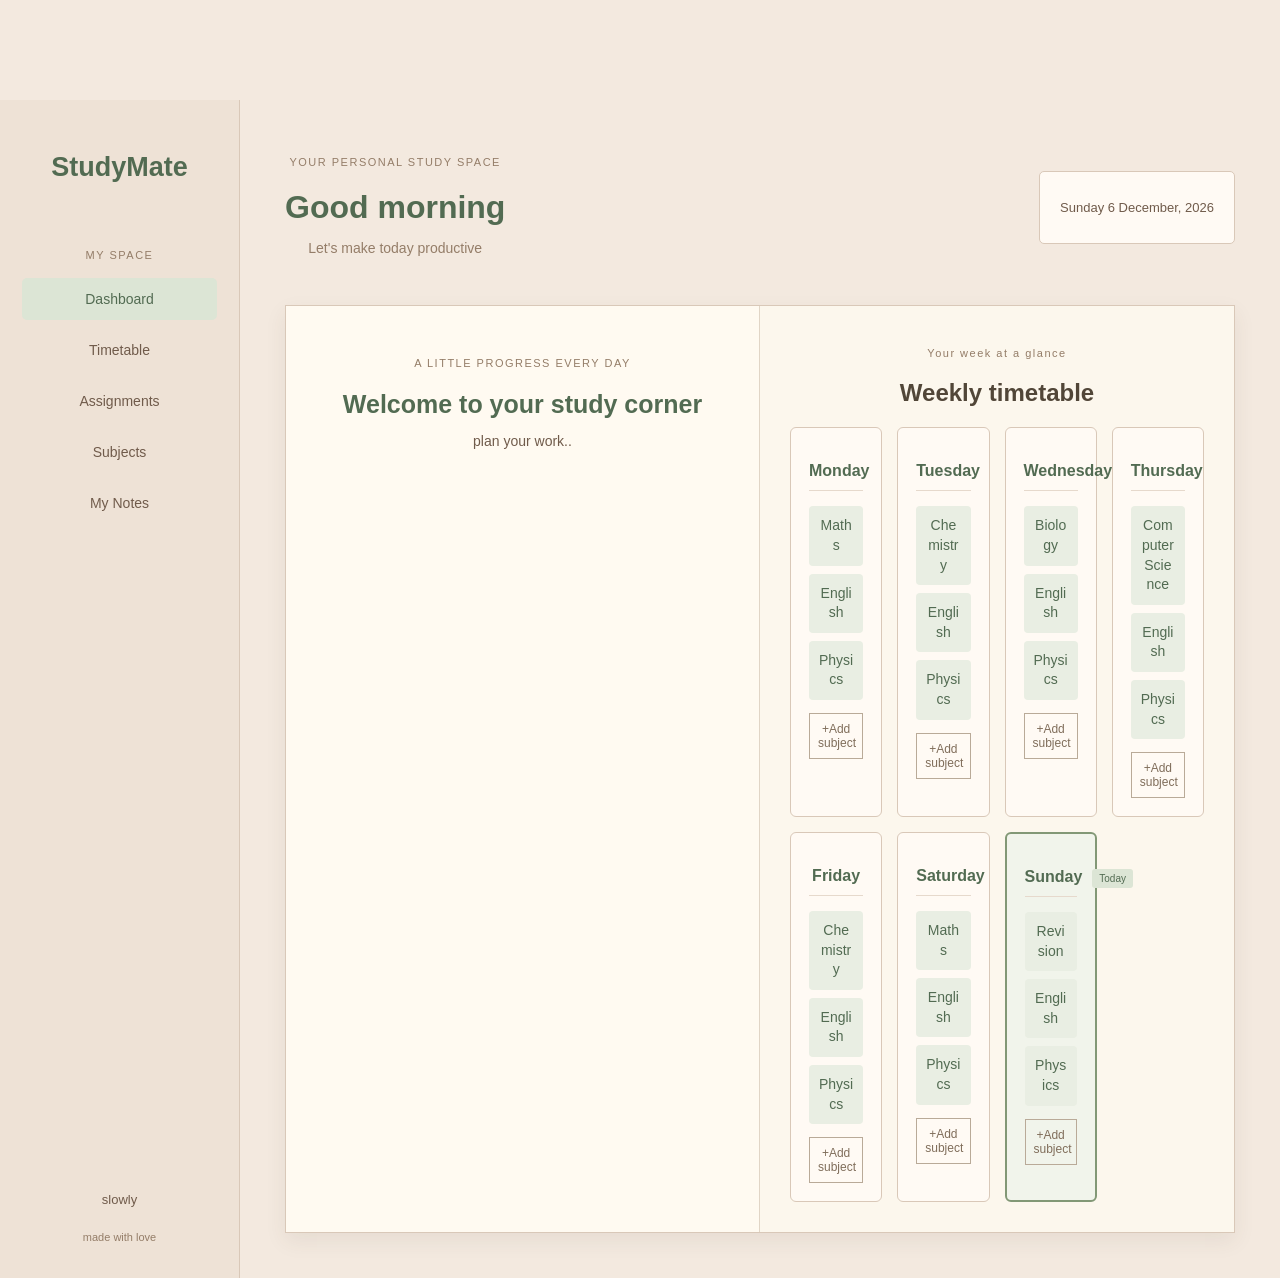
==== index.html @ cdde1687 "deleted calander and added a note book like style to the page" ====
<!DOCTYPE html>
<html lang="en">
<head>
  <meta charset="UTF-8">
  <meta name="viewport" content="width=device-width, initial-scale=1.0">
  <title>StudyMate</title>

  <link rel="stylesheet" href="css/style.css">

</head>
<body>

  <div class="app">
      <aside class="sidebar">
        <h2 class="logo">StudyMate</h2>
        <p class="menu-title">MY SPACE</p>

        <nav>
          <a href="#" class="active">Dashboard</a>
          <a href="#">Timetable</a>
          <a href="#">Assignments</a>
          <a href="#">Subjects</a>
          <a href="#">My Notes</a>
        </nav>

        <div class="sidebar-bottom">
          <p>slowly</p>
          <span>made with love </span>
        </div>

      </aside>

      <main class="main-content">

        <header class="topbar">

          <div>
            <p class="small-heading">YOUR PERSONAL STUDY SPACE</p>
            <h1 id="greeting">Good Morning!</h1>
            <p class="subtitle">Let's make today productive</p>
          </div>

          <div class="date-box">
            <p id="todayDate">Loading date...</p>
          </div>

        </header>

        <div class="book-spread">

    <section class="book-page left-page">


        <section class="welcome-box">
          <p class="small-heading">A LITTLE PROGRESS EVERY DAY</p>
          <h2>Welcome to your study corner</h2>
          <p>plan your work..</p>
        </section>


            </section>

    <section class="book-page right-page">

        <section class="timetable-section">

          <div class="section-heading">
            <p class="small-heading">Your week at a glance</p>
            <h2>Weekly timetable</h2>
          </div>  

          <div class="timetable-grid" id="timetableGrid">
          </div>

        </section>

           </section>
        </div>

      </main>
  </div>

  <script src="js/main.js"></script>  
</body>
</html>
---- css/style.css ----
*{
  box-sizing: border-box;
}

body{
  margin: 0;
  background-color: #f3e9df;
  font-family: Arial,sans-serif;
  text-align: center;
  padding-top: 100px;
  color: #514638;
}

h1{
  color: #526b52;
}

p{
  color: #705b4b;
}

button{
  background-color: #526b52;
  color: white;
  padding: 12px 24px;
  border: none;
  cursor: pointer;
}

.app{
  display: flex;
  min-height: 100vh;
}


.sidebar{
  width: 240px;
  flex-shrink: 0;
  background-color: #eee2d6;
  padding: 30px 22px;
  border-right: 1px solid #d9c8b8;
  display: flex;
  flex-direction: column;
}

.logo{
  color: #526b52;
  font-size: 27px;
  margin-bottom: 55px;
}

.menu-title,
.small-heading{
  font-size: 11px;
  letter-spacing: 1.5px;
  color: #947d68;
  margin-bottom: 17px;
}

nav {
  display: flex;
  flex-direction: column;
  gap:9px;
}

nav a{
  text-decoration: none;
  color: #705b4b;
  padding: 13px;
  border-radius: 5px;
  font-size: 14px;
}

nav a:hover,
nav a.active {
  background-color: #dce5d5;
  color: #526b52;
}

.sidebar-bottom{
  margin-top: auto;
  line-height: 1.8;
  font-size: 13px;
}

.sidebar-bottom span{
  font-size: 11px;
  color: #947d68;
}

.main-content{
  flex: 1;
  padding: 45px;
  max-width: 1400px;
}

.topbar{
  display: flex;
  justify-content: space-between;
  align-items: center;
  margin-bottom: 35px;
}

.topbar h1{
  font-size: 32px;
  color: #526b52;
  margin-bottom: 8px;
}

.subtitle{
  color: #947d68;
  font-size: 14px;
}

.date-box{
  background-color: #fffaf4;
  border: 1px solid #d9c8b8;
  padding: 15px 20px;
  font-size: 13px;
  border-radius: 5px;
}

.left-page .welcome-box{
  background:transparent;
  border: none;
  padding: 10px 0;
  margin-bottom: 25pxpx;
}

.welcome-box h2{
  color: #526b52;
  font-size: 25px;
  margin-bottom: 12px;
}

.welcome-box p:last-child{
  color: #705b4b;
  font-size: 14px;
}


/*timetable style*/
.section-heading{
  margin-bottom: 20px;
}

.timetable-grid{
  display: grid;
  grid-template-columns: repeat(4,minmax(0, 1fr));
  gap: 15px;
}

.day-card{
  background-color: #fffaf4;
  border: 1px solid #d9c8b8;
  border-radius: 6px;
  padding: 18px;
  min-height: 150px;
  transition: background-color 0.2s ease;
}

.day-card h3{
  color: #526b52;
  font-size: 16px;
  margin-bottom: 15px;
  padding-bottom: 10px;
  border-bottom: 1px solid #e6d9cc;
}

.subject-item{
  background-color: #e9eee3;
  color: #526b52;
  padding: 10px;
  margin-bottom: 8px;
  border-radius: 4px;
  font-size: 14px;
  line-height: 1.4;
  overflow-wrap: anywhere;
}


.add-subject-button{
  background-color: transparent;
  border: 1px solid #b9aa98;
  color: #806e5b;
  padding: 8px;
  width: 100%;
  margin-top: 5px;
  cursor: pointer;
  font-size: 12px;
}

.add-subject-button:hover{
  background-color: #f3e9df;
}

.today-card{
  border: 2px solid #829876;
  background-color: #f1f4eb;
}

.today-card h3::after{
  content: "Today";
  font-size: 10px;
  font-weight: normal;
  background-color: #dce5d5;
  padding: 4px 7px;
  border-radius: 3px;
  margin: 10px;
}

/*note book style*/

.book-spread{
  display: grid;
  grid-template-columns: 1fr 1fr;
  background-color: #fffaf1;
  border: 1px solid #d9c8b8;
  box-shadow: 0 8px 20px rgba(81, 70, 56, 0.08);
  margin-top: 25px;
}

.book-page{
  min-width: 0;
  padding: 30px;
  background-color: #fffaf1;
}

.left-page{
  border-right: 1px solid #e1d5c6;
}

.right-page{
  background-color: #fcf7ed;
}

.right-page .timetable-grid{
  grid-template-columns: repeat(4,minmax(0, 1fr));
}















/* for phone screens css*/

@media (max-width:1000px){
  .main-content{
    padding: 30px;
  }
  .timetable-grid{
    grid-template-columns: repeat(2, minmax(0, 1fr));
  }
}

@media (max-width:650px) {
  .app{
    flex-direction: column;
  }
  .sidebar{
    width: 100%;
    padding: 20px;
  }

  .logo{
    margin-bottom: 20px;
  }

  nav{
    flex-direction: row;
    flex-wrap: wrap;
  }

  nav a{
    padding: 9px;
  }

  .sidebar-bottom{
    display: none;
  }

  .main-content{
    padding: 22px 16px;
  }

  .topbar{
    align-items: flex-start;
    flex-direction: column;
    gap: 18px;
  }

  .topbar h1{
    font-size: 26px;
  }

  .welcome-box{
    padding: 24px;
  }

  .welcome-box h2{
    font-size: 21px;
  }

  .timetable-grid{
    grid-template-columns: 1fr;
  }
  .book-spread {
    grid-template-columns: 1fr;
}

.left-page {
    border-right: none;
    border-bottom: 1px solid #e1d5c6;
}

.book-page {
    padding: 22px;
}
}
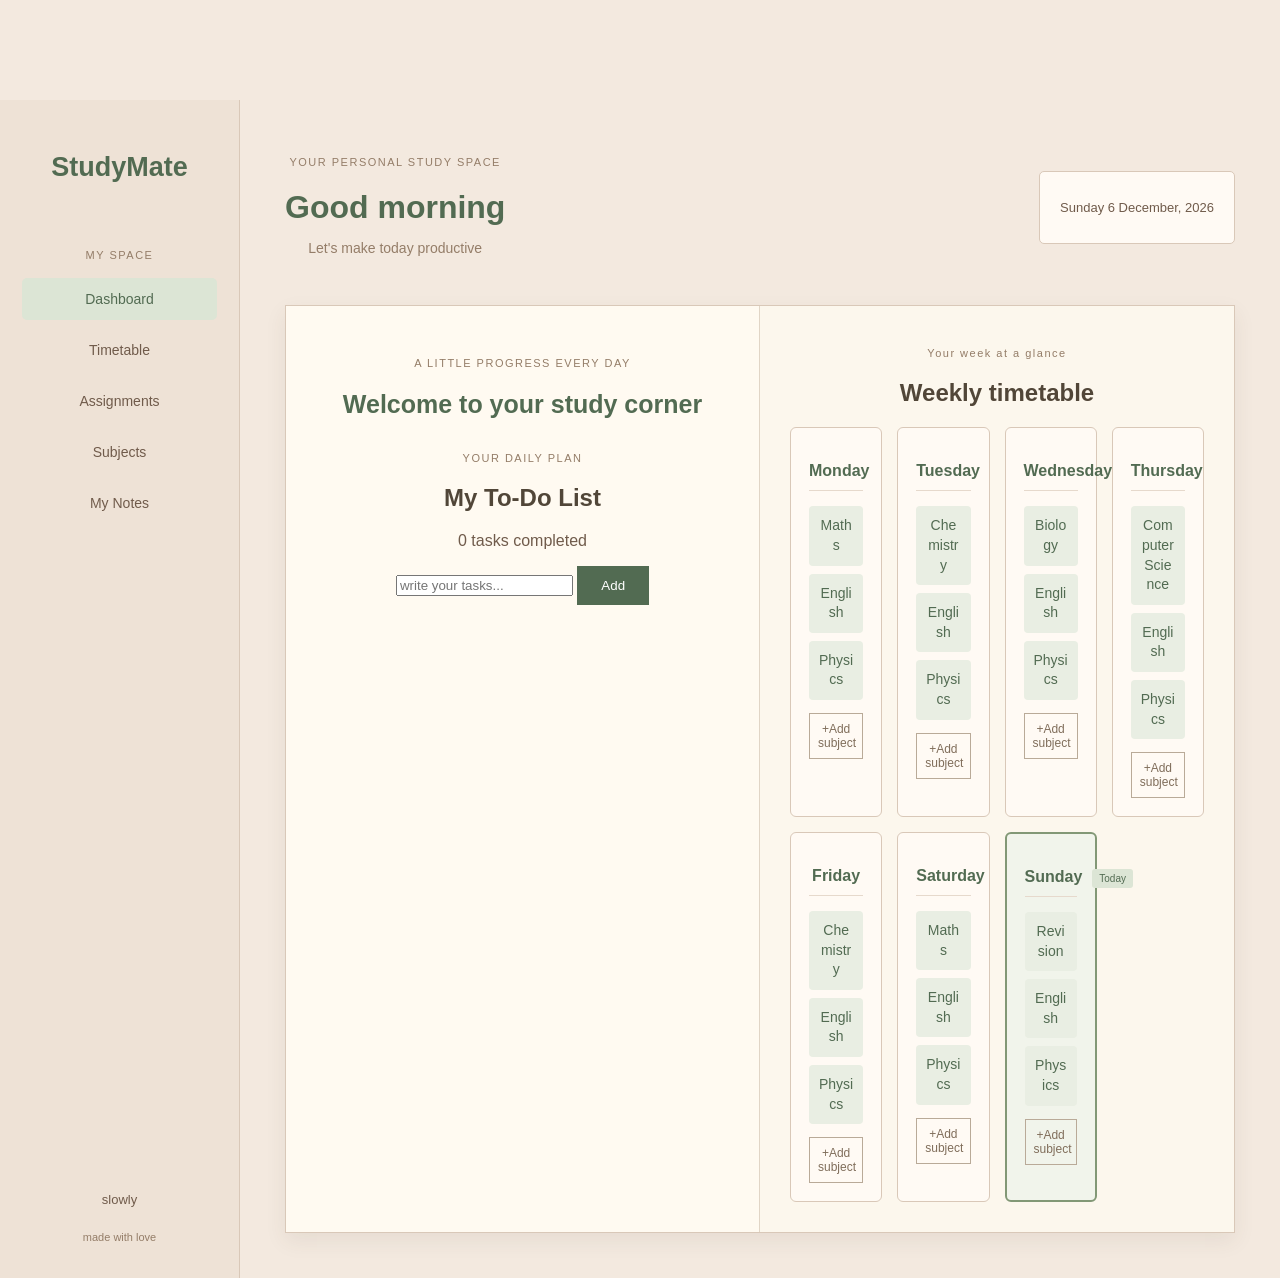
==== commit dd05cb1f: "added the todo interface" ====
--- a/index.html
+++ b/index.html
@@ -54,8 +54,25 @@
         <section class="welcome-box">
           <p class="small-heading">A LITTLE PROGRESS EVERY DAY</p>
           <h2>Welcome to your study corner</h2>
-          <p>plan your work..</p>
         </section>
+
+        <div class="tasks-section">
+
+          <div class="section-heading">
+            <p class="small-heading">YOUR DAILY PLAN</p>
+            <h2>My To-Do List</h2>
+          </div>
+
+          <p id="taskCount"> 0 tasks completed</p>
+
+          <div class="todo-input-area">
+            <input type="text" id="todoInput" placeholder="write your tasks...">
+            <button id="addTodoButton">Add</button>
+          </div>
+
+          <div class="task-list" id="taskList"></div>
+
+        </div>
 
 
             </section>
--- a/css/style.css
+++ b/css/style.css
@@ -238,6 +238,15 @@
   grid-template-columns: repeat(4,minmax(0, 1fr));
 }
 
+.task-item button{
+  margin-left: auto;
+  padding: 5px 9px;
+  background: transparent;
+  color: #947d68;
+  border: 1px solid #d9c8b8;
+  font-size: 12px;
+}
+
 
 
 
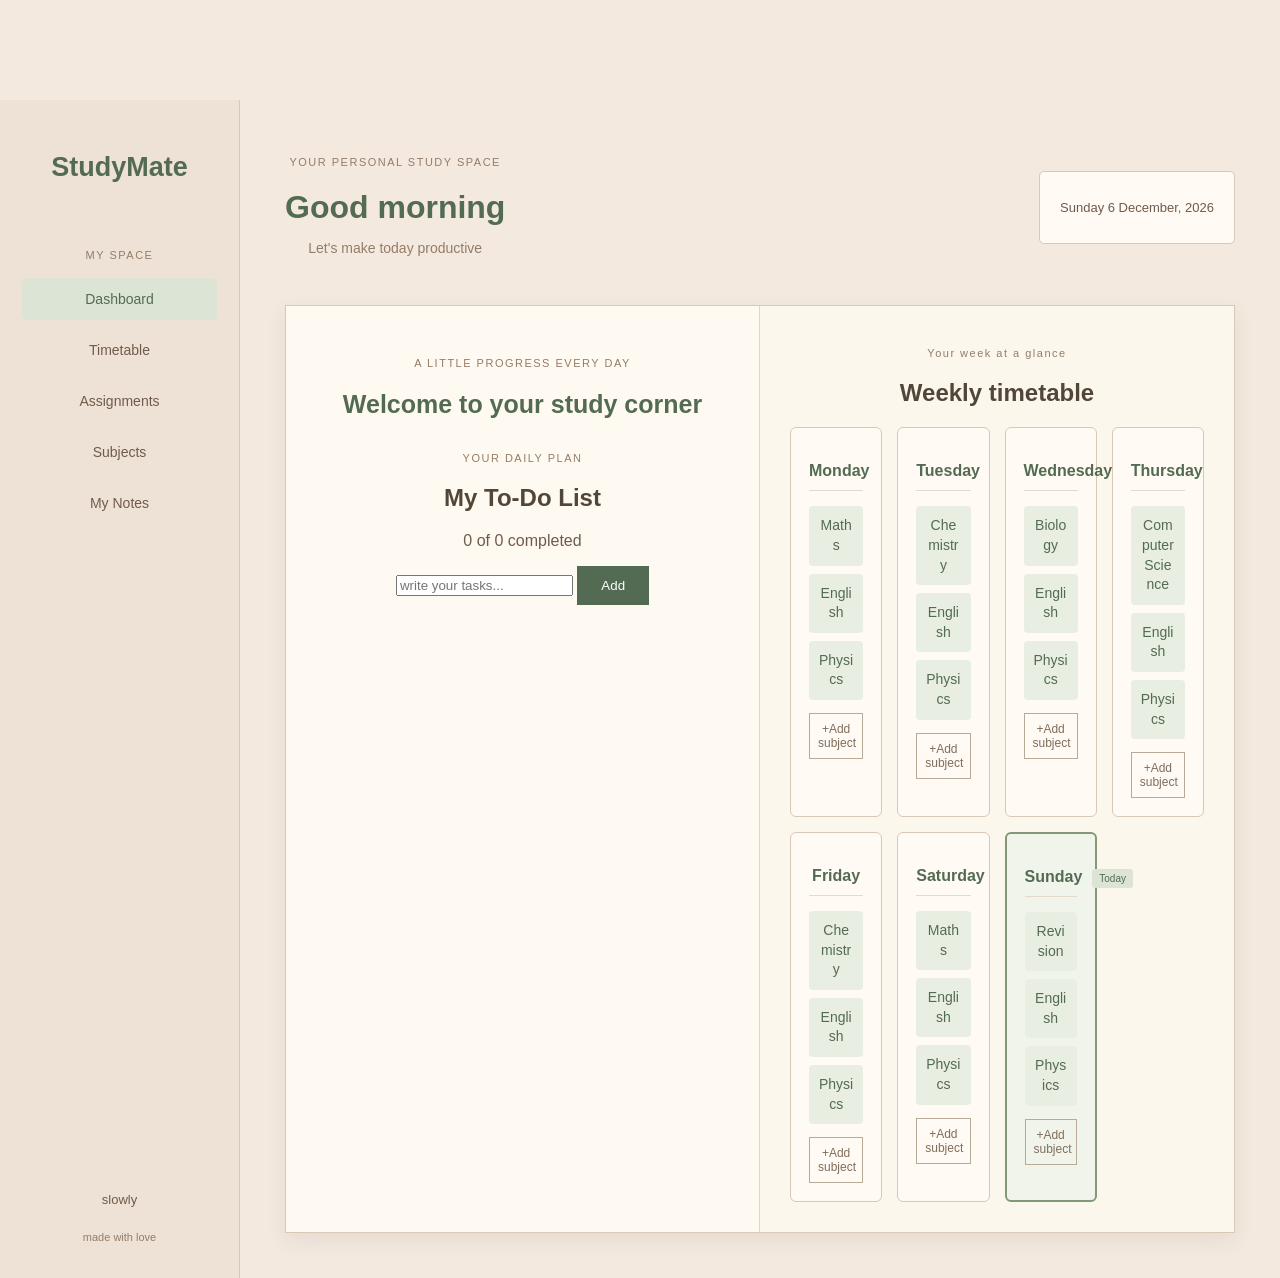
==== commit 7602feaa: "added js of todo with functions" ====
--- a/index.html
+++ b/index.html
@@ -63,7 +63,7 @@
             <h2>My To-Do List</h2>
           </div>
 
-          <p id="taskCount"> 0 tasks completed</p>
+          <p id="taskCount">0 tasks completed</p>
 
           <div class="todo-input-area">
             <input type="text" id="todoInput" placeholder="write your tasks...">
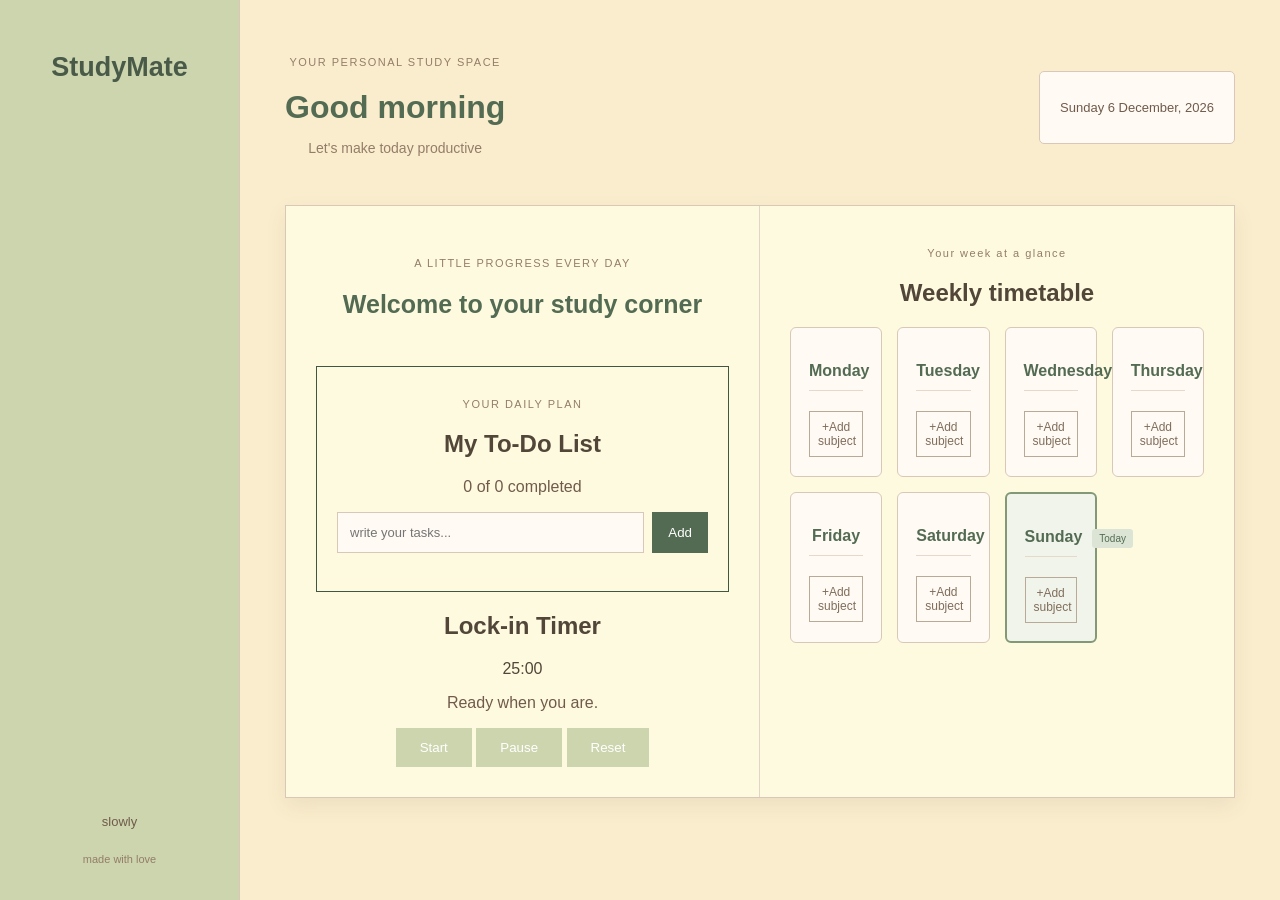
==== commit f86a725f: "added the structure for timer" ====
--- a/index.html
+++ b/index.html
@@ -13,15 +13,6 @@
   <div class="app">
       <aside class="sidebar">
         <h2 class="logo">StudyMate</h2>
-        <p class="menu-title">MY SPACE</p>
-
-        <nav>
-          <a href="#" class="active">Dashboard</a>
-          <a href="#">Timetable</a>
-          <a href="#">Assignments</a>
-          <a href="#">Subjects</a>
-          <a href="#">My Notes</a>
-        </nav>
 
         <div class="sidebar-bottom">
           <p>slowly</p>
@@ -74,6 +65,23 @@
 
         </div>
 
+        <section class="focus-section">
+          <h2>Lock-in Timer</h2>
+
+          <div class="timer-display" id="timerDisplay">
+            25:00
+          </div>
+
+          <p id="timerStatus">Ready when you are.</p>
+
+        <div class="timer-controls">
+          <button id="startTimer">Start</button>
+          <button id="pauseTimer">Pause</button>
+          <button id="resetTimer">Reset</button>
+        </div>
+
+        </section>
+
 
             </section>
 
--- a/css/style.css
+++ b/css/style.css
@@ -1,13 +1,20 @@
+:root {
+    --tea-green: #ccd5ae;
+    --beige: #e9edc9;
+    --cornsilk: #fefae0;
+    --papaya-whip: #faedcd;
+    --light-bronze: #d4a373;
+}
+
 *{
   box-sizing: border-box;
 }
 
 body{
   margin: 0;
-  background-color: #f3e9df;
+  background-color: var(--papaya-whip);
   font-family: Arial,sans-serif;
   text-align: center;
-  padding-top: 100px;
   color: #514638;
 }
 
@@ -20,7 +27,7 @@
 }
 
 button{
-  background-color: #526b52;
+  background-color: var(--tea-green);
   color: white;
   padding: 12px 24px;
   border: none;
@@ -36,7 +43,7 @@
 .sidebar{
   width: 240px;
   flex-shrink: 0;
-  background-color: #eee2d6;
+  background-color: var(--tea-green);
   padding: 30px 22px;
   border-right: 1px solid #d9c8b8;
   display: flex;
@@ -44,7 +51,7 @@
 }
 
 .logo{
-  color: #526b52;
+  color: #495a49;
   font-size: 27px;
   margin-bottom: 55px;
 }
@@ -124,7 +131,7 @@
   background:transparent;
   border: none;
   padding: 10px 0;
-  margin-bottom: 25pxpx;
+  margin-bottom: 25px;
 }
 
 .welcome-box h2{
@@ -223,7 +230,7 @@
 .book-page{
   min-width: 0;
   padding: 30px;
-  background-color: #fffaf1;
+  background-color: var(--cornsilk);
 }
 
 .left-page{
@@ -231,7 +238,7 @@
 }
 
 .right-page{
-  background-color: #fcf7ed;
+  background-color:var(--cornsilk);
 }
 
 .right-page .timetable-grid{
@@ -245,11 +252,77 @@
   color: #947d68;
   border: 1px solid #d9c8b8;
   font-size: 12px;
-}
-
-
-
-
+  cursor: pointer;
+  flex-shrink: 0;
+}
+.task-item button:hover{
+  background-color: var(--papaya-whip);
+}
+.todo-input-area{
+  display: flex;
+  gap: 8px;
+  margin-bottom: 18px;
+}
+
+.todo-input-area input{
+  flex: 1;
+  min-width: 0;
+  padding: 12px;
+  border: 1px solid #d9c8b8;
+  background-color: #fffaf4;
+  color: #514638;
+  font-size: 13px;
+  outline: none;
+}
+
+.todo-input-area input:focus{
+  border-color: #829876;
+}
+
+
+.todo-input-area button{
+  padding: 10px 16px;
+  background-color: #526b52;
+  color: white;
+  border: none;
+  cursor: pointer;
+}
+
+.todo-input-area button:hover{
+  background-color: #405640;
+}
+
+.task-list{
+  display: flex;
+  flex-direction: column;
+  justify-content: space-between;
+}
+
+.task-item{
+  display: flex;
+  align-items: center;
+  gap: 10px;
+  margin-top: 10px;
+  padding: 10px;
+  background-color: var(--beige);
+  border-bottom: 1px solid #d9c8b8;
+  text-align: left;
+}
+.task-item span{
+  flex: 1;
+  overflow-wrap: anywhere;
+}
+
+.task-checkbox{
+  accent-color: #526b52;
+  cursor: pointer;
+  flex-shrink: 0;
+}
+
+.tasks-section{
+  border: 1px solid #405640;
+  padding: 20px;
+}
 
 
 
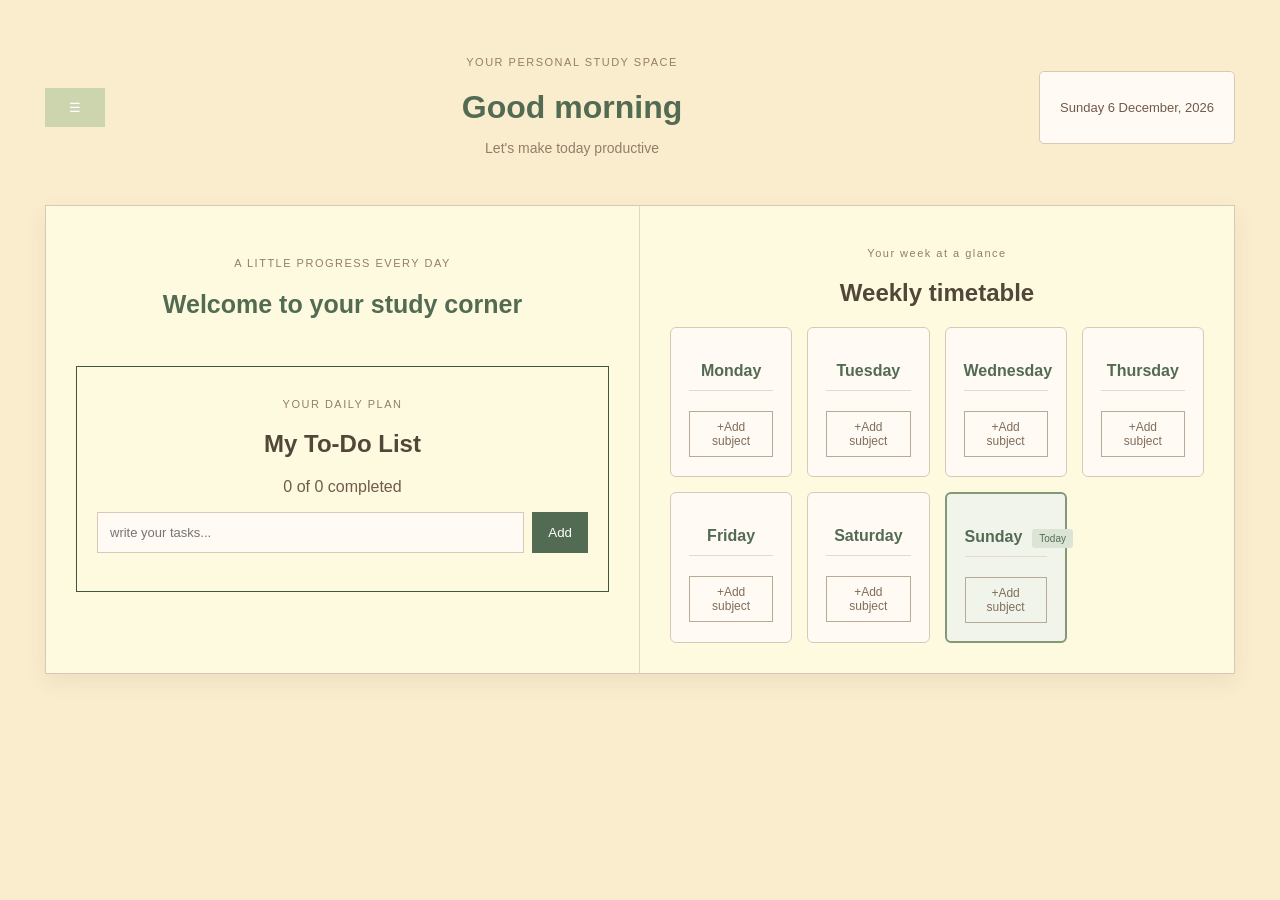
==== commit c4879a3a: "add:added the side bar animated with js and css and also added  the timer page" ====
--- a/index.html
+++ b/index.html
@@ -11,19 +11,37 @@
 <body>
 
   <div class="app">
-      <aside class="sidebar">
+      <aside class="sidebar" id="sidebar">
         <h2 class="logo">StudyMate</h2>
+        <p class="menu-title">YOUR SPACE</p>
 
+        <nav class="side-nav">
+          <a href="#" class="nav-link active" data-page="homePage"><span>H</span>Home</a>
+        </nav>
+
+         <nav class="side-nav">
+          <a href="timer.html" class="nav-link" data-page="focusPage"><span>H</span>Focus</a>
+        </nav>
+
+         <nav class="side-nav">
+          <a href="notes.html" class="nav-link" data-page="notesPage"><span>H</span>Notes</a>
+        </nav>
         <div class="sidebar-bottom">
-          <p>slowly</p>
+          <p>Start now!</p>
           <span>made with love </span>
         </div>
 
       </aside>
 
+      <div class="sidebar-overlay" id="sidebarOverlay"></div>
+
       <main class="main-content">
 
         <header class="topbar">
+
+          <div class="topbar-left">
+            <button class="menu-toggle" id="menuToggle"> ☰</button>
+          </div>
 
           <div>
             <p class="small-heading">YOUR PERSONAL STUDY SPACE</p>
@@ -65,23 +83,6 @@
 
         </div>
 
-        <section class="focus-section">
-          <h2>Lock-in Timer</h2>
-
-          <div class="timer-display" id="timerDisplay">
-            25:00
-          </div>
-
-          <p id="timerStatus">Ready when you are.</p>
-
-        <div class="timer-controls">
-          <button id="startTimer">Start</button>
-          <button id="pauseTimer">Pause</button>
-          <button id="resetTimer">Reset</button>
-        </div>
-
-        </section>
-
 
             </section>
 
--- a/css/style.css
+++ b/css/style.css
@@ -41,13 +41,20 @@
 
 
 .sidebar{
-  width: 240px;
-  flex-shrink: 0;
+  position: fixed;
+  top: 0;
+  left: 0;
+  bottom: 0;
+  width: 260px;
+  z-index: 100;
   background-color: var(--tea-green);
   padding: 30px 22px;
   border-right: 1px solid #d9c8b8;
   display: flex;
   flex-direction: column;
+
+  transform: translateX(-100%);
+  transition: transform 0.25s ease;
 }
 
 .logo{
@@ -70,19 +77,7 @@
   gap:9px;
 }
 
-nav a{
-  text-decoration: none;
-  color: #705b4b;
-  padding: 13px;
-  border-radius: 5px;
-  font-size: 14px;
-}
-
-nav a:hover,
-nav a.active {
-  background-color: #dce5d5;
-  color: #526b52;
-}
+
 
 .sidebar-bottom{
   margin-top: auto;
@@ -325,10 +320,103 @@
 }
 
 
-
-
-
-
+/*timer*/
+
+
+.focus-section{
+  margin-top: 25px;
+  padding: 22px;
+  background-color: var(--beige);
+  border: 1px solid #d9c8b8;
+  text-align: center;
+}
+
+.focus-section h2{
+  color: #526b52;
+  margin-bottom: 8px;
+}
+
+.timer-display{
+  font-family: Georgia, 'Times New Roman', Times, serif;
+  font-size: 48px;
+  color: #526b52;
+  margin: 20px 0 10px;
+  font-variant-numeric: tabular-nums;
+}
+
+
+#timerStatus {
+    font-size: 13px;
+    color: #705b4b;
+}
+
+.timer-controls {
+    display: flex;
+    justify-content: center;
+    flex-wrap: wrap;
+    gap: 8px;
+    margin-top: 18px;
+}
+
+.timer-controls button {
+    padding: 10px 16px;
+    font-size: 13px;
+}
+
+#pauseTimer,
+#resetTimer {
+    background-color: transparent;
+    color: #526b52;
+    border: 1px solid #829876;
+}
+
+#pauseTimer:hover,
+#resetTimer:hover {
+    background-color: var(--papaya-whip);
+}
+
+
+
+.sidebar.open{
+  transform: translateX(0);
+}
+
+.sidebar-nav{
+  display: flex;
+  flex-direction: column;
+  gap: 10px;
+}
+
+
+.nav-link {
+  display: flex;
+  align-items: center;
+  gap: 12px;
+  text-decoration: none;
+  color: #705b4b;
+  padding: 13px;
+  border-radius: 6px;
+  font-size: 14px;
+}
+
+
+.nav-link:hover,
+.nav-link.active{
+  background-color: var(--papaya-whip);
+  color: #405640;
+}
+
+.sidebar-overlay {
+    position: fixed;
+    inset: 0;
+    background: rgba(40, 35, 28, 0.25);
+    z-index: 90;
+    display: none;
+}
+
+.sidebar-overlay.active {
+    display: block;
+}
 
 
 
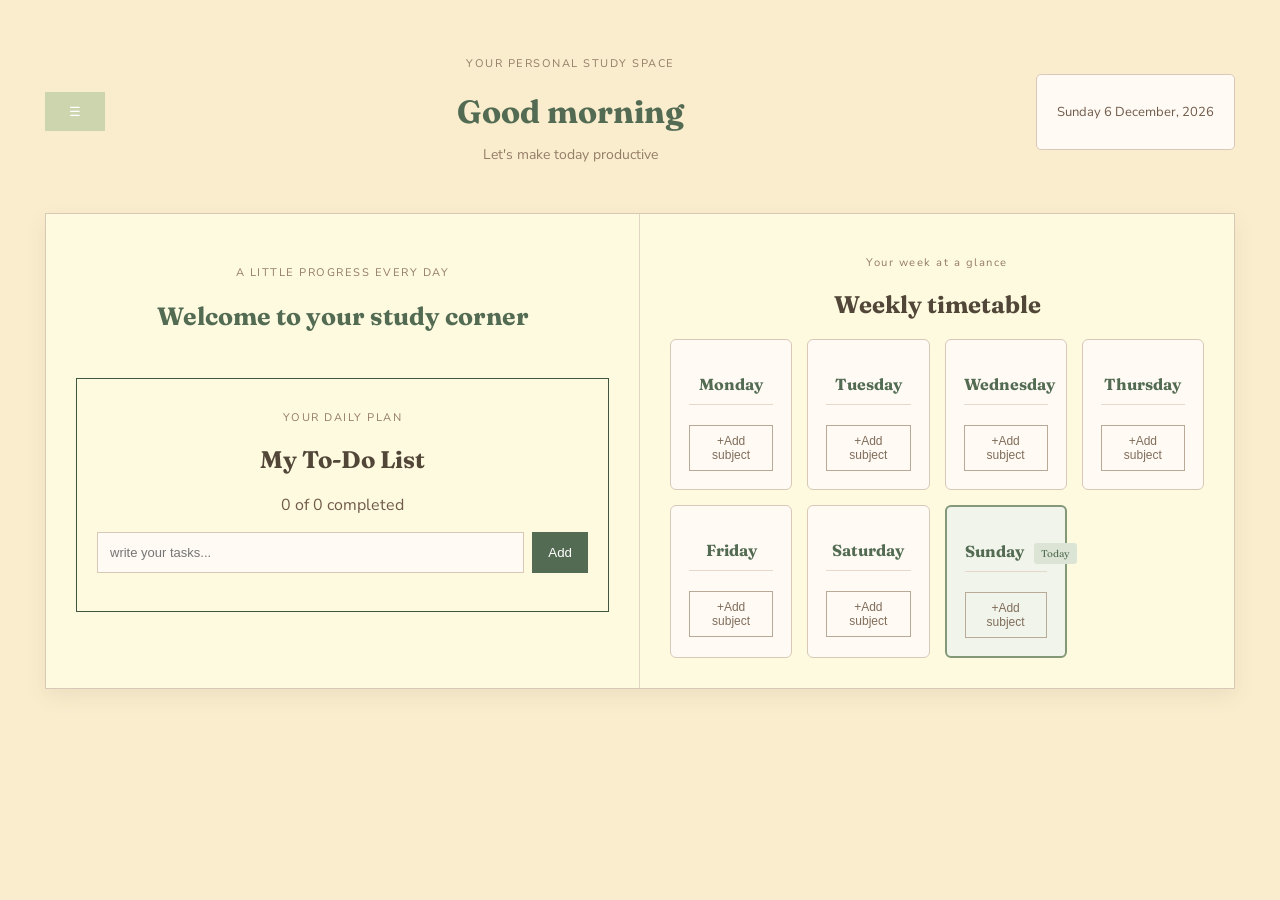
==== commit 789a19c6: "added font using google fonts" ====
--- a/index.html
+++ b/index.html
@@ -6,6 +6,11 @@
   <title>StudyMate</title>
 
   <link rel="stylesheet" href="css/style.css">
+
+  <link rel="preconnect" href="https://fonts.googleapis.com">
+<link rel="preconnect" href="https://fonts.gstatic.com" crossorigin>
+
+<link href="https://fonts.googleapis.com/css2?family=Fraunces:ital,opsz,wght@0,9..144,400;0,9..144,500;0,9..144,600;1,9..144,400&family=Nunito+Sans:wght@400;500;600;700&family=Tiny5&display=swap" rel="stylesheet">
 
 </head>
 <body>
--- a/css/style.css
+++ b/css/style.css
@@ -1,9 +1,15 @@
+
 :root {
     --tea-green: #ccd5ae;
     --beige: #e9edc9;
     --cornsilk: #fefae0;
     --papaya-whip: #faedcd;
     --light-bronze: #d4a373;
+
+
+     --font-display: "Fraunces", serif;
+    --font-body: "Nunito Sans", sans-serif;
+    --font-pixel: "Tiny5", sans-serif;
 }
 
 *{
@@ -13,9 +19,12 @@
 body{
   margin: 0;
   background-color: var(--papaya-whip);
-  font-family: Arial,sans-serif;
+  font-family:var(--font-body);
   text-align: center;
   color: #514638;
+}
+h1, h2, h3 {
+    font-family: var(--font-display);
 }
 
 h1{
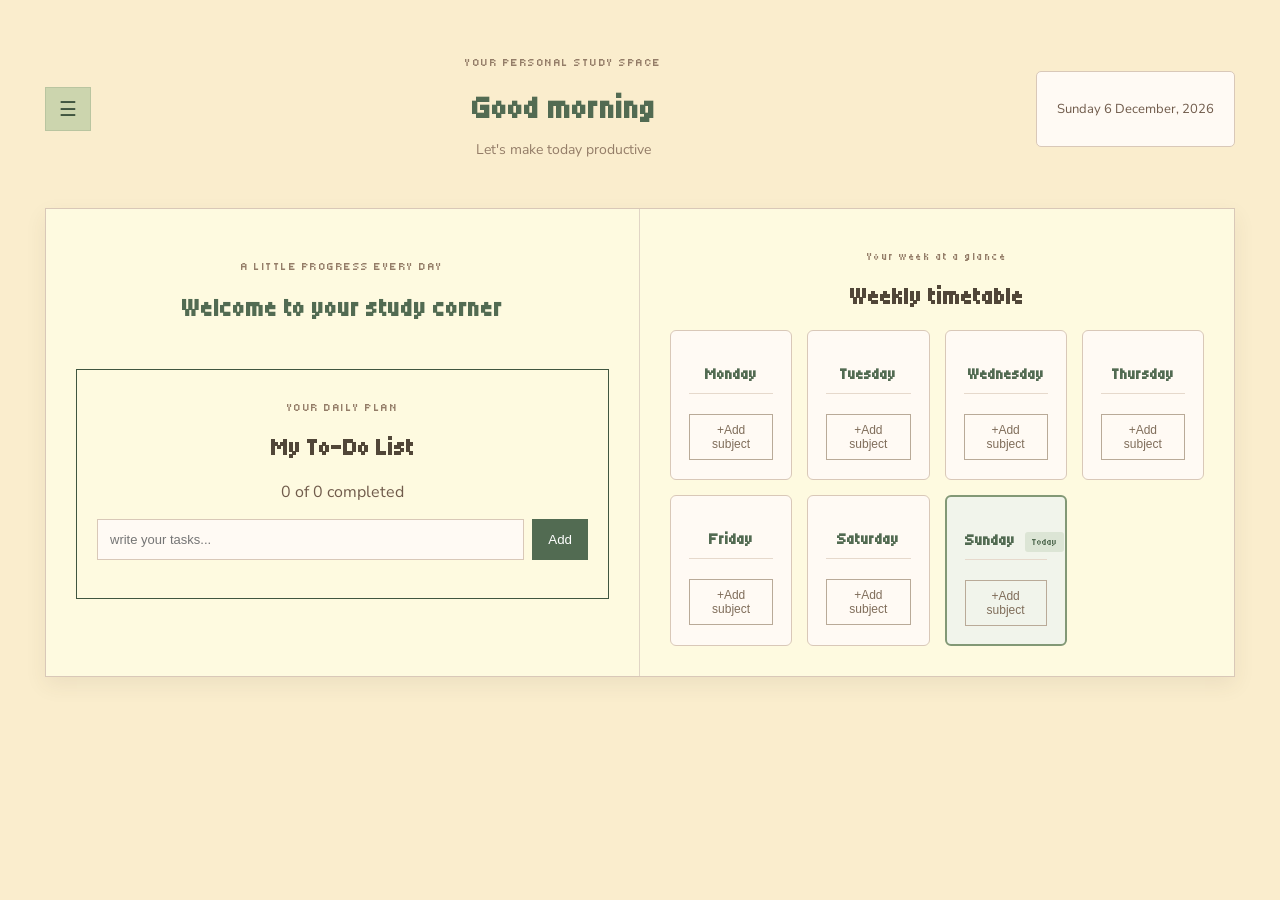
==== commit 738371b7: "added some img also styled the btns in notes page" ====
--- a/index.html
+++ b/index.html
@@ -21,15 +21,15 @@
         <p class="menu-title">YOUR SPACE</p>
 
         <nav class="side-nav">
-          <a href="#" class="nav-link active" data-page="homePage"><span>H</span>Home</a>
+          <a href="#" class="nav-link active" data-page="homePage"><span><img src="assets/images/table.png" class="sidebar-img"></span>Home</a>
         </nav>
 
          <nav class="side-nav">
-          <a href="timer.html" class="nav-link" data-page="focusPage"><span>H</span>Focus</a>
+          <a href="timer.html" class="nav-link" data-page="focusPage"><span><img src="assets/images/plant.jpg" class="sidebar-img"></span>Focus</a>
         </nav>
 
          <nav class="side-nav">
-          <a href="notes.html" class="nav-link" data-page="notesPage"><span>H</span>Notes</a>
+          <a href="notes.html" class="nav-link" data-page="notesPage"><span><img src="assets/images/notebook.jpg" class="sidebar-img"></span>Notes</a>
         </nav>
         <div class="sidebar-bottom">
           <p>Start now!</p>
--- a/css/style.css
+++ b/css/style.css
@@ -23,8 +23,13 @@
   text-align: center;
   color: #514638;
 }
-h1, h2, h3 {
-    font-family: var(--font-display);
+h1, h2, h3, .logo{
+  font-family: var(--font-pixel);
+}
+
+.small-heading,
+.menu-title{
+  font-family: var(--font-pixel);
 }
 
 h1{
@@ -55,6 +60,7 @@
   left: 0;
   bottom: 0;
   width: 260px;
+  max-width: 85vw;
   z-index: 100;
   background-color: var(--tea-green);
   padding: 30px 22px;
@@ -64,6 +70,12 @@
 
   transform: translateX(-100%);
   transition: transform 0.25s ease;
+}
+
+.sidebar-img{
+  width: 40px;
+  border-radius: 50%;
+  object-fit: cover;
 }
 
 .logo{
@@ -83,7 +95,8 @@
 nav {
   display: flex;
   flex-direction: column;
-  gap:9px;
+  gap:20px;
+  margin-bottom: 8px;
 }
 
 
@@ -101,8 +114,10 @@
 
 .main-content{
   flex: 1;
+  min-width: 0;
+  width: 100%;
+  max-width: none;
   padding: 45px;
-  max-width: 1400px;
 }
 
 .topbar{
@@ -427,9 +442,186 @@
     display: block;
 }
 
-
-
-
+.menu-toggle{
+  background-color: var(--tea-green);
+  color: #405640;
+  border: 1px solid #b9c5a0;
+  padding: 9px 13px;
+  font-size: 20px;
+  cursor: pointer;
+}
+
+
+/*notes page*/
+
+.notes-page{
+  width: 100%;
+  margin: 30px auto;
+}
+.notes-heading{
+  margin-bottom: 25px;
+}
+
+.notes-heading h2{
+  color: #526b52;
+  font-size: 30px;
+  margin: 8px 0;
+}
+
+.notes-heading >p:last-child{
+  font-size: 14px;
+}
+
+.note-editor{
+  background: var(--cornsilk);
+  border: 1px solid #d9c8b8;
+  padding: 25px;
+  box-shadow: 0 5px 15px rgba(81, 70, 56, 0.05);
+}
+
+.note-editor input,
+.note-editor textarea{
+  display: block;
+  width: 100%;
+  padding: 13px;
+  margin-top: 12px;
+  background: #fffaf4;
+  border: 1px solid #d9c8b8;
+  color: #514638;
+  font-family: var(--font-body);
+  font-size: 14px;
+  outline: none;
+}
+
+
+.note-editor input:focus,
+.note-editor textarea:focus {
+    border-color: #829876;
+}
+
+
+.note-editor textarea{
+  resize: vertical;
+  line-height: 1.5;
+}
+
+.note-editor-actions{
+  display: flex;
+  gap: 10px;
+  margin-top: 15px;
+}
+
+#saveNoteButton{
+  display: flex;
+  gap: 10px;
+  margin-top: 15px;
+}
+
+#cancelEditButton{
+  background: transparent;
+  color: #526b52;
+  border: 1px solid #829876;
+}
+
+.saved-notes-section{
+  margin-top: 35px;
+}
+
+.note-grid{
+  display: grid;
+  grid-template-columns: repeat(3, minmax(0, 1fr));
+  gap: 18px;
+}
+
+.note-card{
+  background: var(--cornsilk);
+  border: 1px solid #d9c8b8;
+  padding: 20px;
+  text-align: left;
+  min-width: 0;
+}
+
+.notes-image {
+   width: 150px;
+    height: 150px;
+    object-fit: contain;
+    display: block;
+    margin: 15px auto;
+}
+
+#startTimer{
+  border-radius: 5px;
+  background-color: var(--cornsilk);
+  border: 1px solid black;
+  color: #405640;
+}
+
+#startTimer:hover{
+  background-color: var(--papaya-whip);
+}
+
+.focus-section h2 span{
+  font-size: 30px;
+}
+
+
+#focus-plant-img{
+  width: 160px;
+  border-radius: 50%;
+  border: 2px dotted #405640;
+  margin-top: 20px;
+  animation: jump 3s infinite ease;
+}
+
+@keyframes jump {
+  
+  from{
+    transform: translateY(-10px);
+  }
+
+  to{
+    transform: translateY(10px);
+  }
+}
+
+
+
+
+.note-card-actions{
+  justify-content: space-between;
+}
+
+.note-edit-button{
+  margin-right: 10px;
+  font-weight: 500;
+  border: 2px groove #b9c5a0;
+}
+.note-edit-button:hover{
+  border-radius: 10px;
+}
+
+.note-delete-button{
+    border: 2px groove #b9c5a0;
+}
+
+.note-delete-button:hover{
+  border-radius: 10px;
+}
+
+
+#saveNoteButton{
+  color: #514638;
+  border: 2px groove #526b52;
+  font-weight: bold;
+  transition: 0.3s;
+}
+
+
+#saveNoteButton:hover{
+  background-color: var(--papaya-whip);
+  border: 2px dashed #526b52;
+  border-radius: 20px;
+}
 
 /* for phone screens css*/
 
